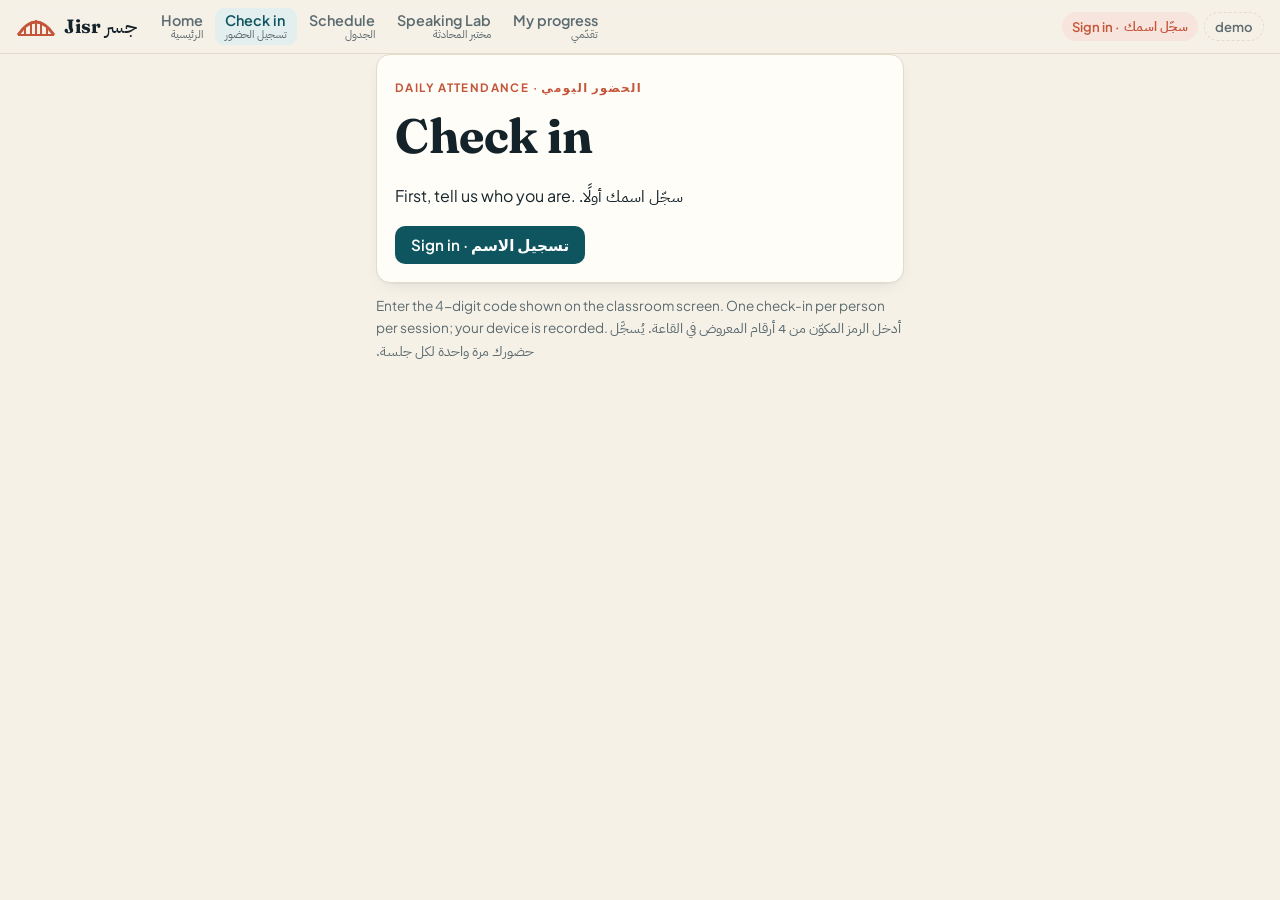
==== checkin.html @ 887d7d99 "Jisr: English for Municipal Professionals — site, calendar, Sessions 1–6, Speaking Lab, check-in and" ====
<!doctype html><html lang="en"><head><meta charset="utf-8"><meta name="viewport" content="width=device-width,initial-scale=1">
<title>Jisr · Check in</title><link rel="icon" href="data:image/svg+xml,<svg xmlns='http://www.w3.org/2000/svg' viewBox='0 0 40 24'><path d='M2 20 Q20 -6 38 20' fill='none' stroke='%23c4553a' stroke-width='4'/></svg>">
<link rel="stylesheet" href="assets/app.css"><script src="config.js"></script><script src="data/calendar.js"></script><script src="assets/core.js"></script></head>
<body><header id="site-header"></header>
<main class="wrap" style="max-width:560px">
  <div class="card">
    <span class="eyebrow">Daily attendance · الحضور اليومي</span>
    <h1>Check in</h1>
    <div id="box"></div>
  </div>
  <p class="muted" style="font-size:.85rem;margin-top:12px">Enter the 4-digit code shown on the classroom screen. One check-in per person per session; your device is recorded. <span class="ar">أدخل الرمز المكوّن من 4 أرقام المعروض في القاعة. يُسجَّل حضورك مرة واحدة لكل جلسة.</span></p>
</main>
<script>
(function(){
  const J=JISR,B=document.getElementById("box"),t=J.todayISO(),s=J.sessionByDate(t),u=J.me();
  if(!u){B.innerHTML=`<p>First, tell us who you are. <span class="ar">سجّل اسمك أولًا.</span></p><a class="btn" href="me.html">Sign in · تسجيل الاسم</a>`;return;}
  if(!s){const nx=J.nextSession(t);B.innerHTML=`<p>No session today. <span class="ar">لا توجد جلسة اليوم.</span></p>${nx?`<p>Next: <b>${J.fmtDate(nx.date)}</b> — ${J.esc(nx.themeEn)}</p>`:""}`;return;}
  const done=J.LS.get("checkins",{});
  if(done[t]){B.innerHTML=`<p style="font-size:1.3rem">✅ You are checked in for Session ${s.n}, ${J.esc(u.name)}.</p><p class="muted">${new Date(done[t]).toLocaleTimeString()}</p><a class="btn alt" href="session.html?n=${s.n}">Open today's lesson →</a>`;return;}
  B.innerHTML=`<p><b>${J.esc(u.name)}</b> · Session ${s.n} · ${J.fmtDate(t)}</p><label>Class code · رمز الحضور</label>
   <input id="code" inputmode="numeric" maxlength="4" autocomplete="one-time-code" style="font:700 2rem Fraunces,serif;letter-spacing:.4em;text-align:center">
   <button class="btn clay" id="go" style="margin-top:12px;width:100%;justify-content:center">I'm present · حاضر</button><p id="msg" class="muted"></p>`;
  document.getElementById("go").onclick=async()=>{
    const code=document.getElementById("code").value.trim(); if(!/^\d{4}$/.test(code)) return J.toast("4 digits please");
    const b=document.getElementById("go"); b.disabled=true; b.textContent="…";
    let r=await J.api("checkin",{traineeId:u.id,name:u.name,date:t,session:s.n,code});
    if(r.demo) r={ok:true,status:"P",demo:true};
    if(r.ok){done[t]=Date.now();J.LS.set("checkins",done);B.innerHTML=`<p style="font-size:1.3rem">✅ Present${r.status==="L"?" (late)":""} — welcome, ${J.esc(u.name)}!</p>${r.demo?'<p class="notice">Demo mode: saved on this device only.</p>':""}<a class="btn alt" href="session.html?n=${s.n}">Open today's lesson →</a>`;}
    else{b.disabled=false;b.textContent="I'm present · حاضر";document.getElementById("msg").textContent="⚠ "+(r.error||"Try again");}
  };
})();
</script></body></html>
---- assets/app.css ----
@import url("https://fonts.googleapis.com/css2?family=Fraunces:opsz,wght@9..144,500;9..144,700&family=Plus+Jakarta+Sans:wght@400;500;600;700&family=IBM+Plex+Sans+Arabic:wght@400;600&display=swap");
:root{
  --bg:#f6f1e7; --paper:#fffdf8; --ink:#14232a; --muted:#5c6b70; --line:#e4dccb;
  --teal:#0e5560; --teal-2:#137a82; --sand:#e9dcc4; --clay:#c4553a; --gold:#c99a2e; --ok:#2f7d4f; --bad:#b23a3a;
  --soft-teal:#e3efee; --soft-clay:#f7e4dc; --soft-gold:#f6ecd2;
  --r:14px; --shadow:0 1px 0 rgba(20,35,42,.04),0 6px 20px -12px rgba(20,35,42,.25);
}
@media (prefers-color-scheme:dark){:root:not([data-theme="light"]){
  --bg:#0f1719; --paper:#162225; --ink:#ecf1ef; --muted:#9db0b2; --line:#26383c;
  --teal:#5fc0c4; --teal-2:#7fd3d3; --sand:#2a3a3d; --clay:#ec8a6f; --gold:#e6bd5c; --ok:#6cc792; --bad:#ef7d7d;
  --soft-teal:#17363a; --soft-clay:#3a2620; --soft-gold:#352d18;}}
:root[data-theme="dark"]{--bg:#0f1719;--paper:#162225;--ink:#ecf1ef;--muted:#9db0b2;--line:#26383c;--teal:#5fc0c4;--teal-2:#7fd3d3;--sand:#2a3a3d;--clay:#ec8a6f;--gold:#e6bd5c;--ok:#6cc792;--bad:#ef7d7d;--soft-teal:#17363a;--soft-clay:#3a2620;--soft-gold:#352d18}
*{box-sizing:border-box}
html{-webkit-text-size-adjust:100%}
body{margin:0;background:var(--bg);color:var(--ink);font:16px/1.6 "Plus Jakarta Sans",system-ui,sans-serif}
.ar,[lang=ar]{font-family:"IBM Plex Sans Arabic",sans-serif;direction:rtl;unicode-bidi:isolate}
h1,h2,h3{font-family:Fraunces,Georgia,serif;line-height:1.15;margin:.2em 0 .4em;letter-spacing:-.01em}
h1{font-size:clamp(1.9rem,5vw,3rem)} h2{font-size:1.5rem} h3{font-size:1.15rem}
a{color:var(--teal)} small{color:var(--muted)}
.wrap{max-width:1080px;margin:0 auto;padding:0 16px}
/* header */
#site-header{position:sticky;top:0;z-index:20;background:color-mix(in srgb,var(--bg) 88%,transparent);backdrop-filter:blur(8px);border-bottom:1px solid var(--line);display:flex;align-items:center;gap:14px;padding:8px 16px;flex-wrap:wrap}
.brand{display:flex;align-items:center;gap:8px;text-decoration:none;color:var(--ink);font-family:Fraunces,serif;font-size:1.2rem}
.brand .mark{color:var(--clay);width:40px;display:inline-flex}
#site-header nav{display:flex;gap:2px;flex-wrap:wrap;flex:1}
@media(max-width:700px){#site-header{gap:6px;padding:6px 12px}#site-header nav{order:3;flex:1 0 100%;flex-wrap:nowrap;overflow-x:auto;scrollbar-width:none}#site-header nav a{flex:0 0 auto;padding:3px 8px}.who{margin-left:auto}.tabs{top:96px}}
#site-header nav a{text-decoration:none;color:var(--muted);padding:4px 10px;border-radius:9px;font-weight:600;font-size:.9rem;display:flex;flex-direction:column;line-height:1.15}
#site-header nav a small{font-size:.68rem;font-weight:400}
#site-header nav a.on,#site-header nav a:hover{background:var(--soft-teal);color:var(--teal)}
.who{display:flex;gap:6px}
.chip{display:inline-flex;align-items:center;gap:4px;padding:3px 10px;border-radius:999px;background:var(--soft-teal);color:var(--teal);font-size:.82rem;font-weight:600;text-decoration:none;white-space:nowrap}
.chip.warn{background:var(--soft-clay);color:var(--clay)} .chip.ghost{background:transparent;border:1px dashed var(--line);color:var(--muted)}
.chip.gold{background:var(--soft-gold);color:var(--gold)}
/* layout */
main{padding:22px 0 60px}
.hero{display:grid;grid-template-columns:1.4fr 1fr;gap:20px;align-items:stretch;margin-bottom:22px}
@media(max-width:800px){.hero{grid-template-columns:1fr}}
.card{background:var(--paper);border:1px solid var(--line);border-radius:var(--r);padding:18px;box-shadow:var(--shadow)}
.card.flat{box-shadow:none}
.card.teal{background:var(--teal);color:#fff;border-color:transparent}
.card.teal a{color:#fff}.card.teal small,.card.teal .muted{color:#cfe6e6}
.eyebrow{text-transform:uppercase;letter-spacing:.12em;font-size:.72rem;font-weight:700;color:var(--clay)}
.card.teal .eyebrow{color:var(--gold)}
.muted{color:var(--muted)}
.grid{display:grid;gap:14px}
.g2{grid-template-columns:repeat(2,1fr)} .g3{grid-template-columns:repeat(3,1fr)} .g4{grid-template-columns:repeat(4,1fr)}
@media(max-width:800px){.g3,.g4{grid-template-columns:repeat(2,1fr)}}
@media(max-width:520px){.g2,.g3,.g4{grid-template-columns:1fr}}
.tile{display:block;text-decoration:none;color:var(--ink);background:var(--paper);border:1px solid var(--line);border-radius:var(--r);padding:16px;transition:transform .15s,border-color .15s}
.tile:hover{transform:translateY(-2px);border-color:var(--teal)}
.tile .ico{font-size:1.6rem}
.btn{display:inline-flex;align-items:center;gap:6px;border:0;border-radius:10px;padding:9px 16px;font:600 .95rem "Plus Jakarta Sans",system-ui,sans-serif;cursor:pointer;background:var(--teal);color:#fff;text-decoration:none}
.btn:hover{filter:brightness(1.08)} .btn:disabled{opacity:.5;cursor:not-allowed}
.btn.alt{background:var(--soft-teal);color:var(--teal)} .btn.clay{background:var(--clay)} .btn.ghost{background:transparent;border:1px solid var(--line);color:var(--ink)}
.btn.sm{padding:5px 11px;font-size:.84rem;border-radius:8px}
.btn.rec{background:var(--bad)} .btn.rec.live{animation:pulse 1s infinite}
@keyframes pulse{50%{box-shadow:0 0 0 8px color-mix(in srgb,var(--bad) 25%,transparent)}}
input,select,textarea{font:inherit;color:var(--ink);background:var(--paper);border:1px solid var(--line);border-radius:10px;padding:9px 12px;width:100%}
textarea{min-height:160px;resize:vertical}
input[type=radio],input[type=checkbox]{width:auto;flex:0 0 auto;margin-top:.35em;accent-color:var(--teal)}
label{font-weight:600;font-size:.9rem}
.row{display:flex;gap:10px;flex-wrap:wrap;align-items:center}
/* session page */
.tabs{display:flex;gap:6px;overflow-x:auto;padding:4px 0 10px;position:sticky;top:58px;background:var(--bg);z-index:5}
.tabs button{flex:0 0 auto;border:1px solid var(--line);background:var(--paper);color:var(--ink);border-radius:999px;padding:7px 14px;font:600 .88rem "Plus Jakarta Sans",system-ui,sans-serif;cursor:pointer}
.tabs button.on{background:var(--ink);color:var(--paper);border-color:var(--ink)}
.tabs button .done{color:var(--ok)}
.panel{display:none}.panel.on{display:block}
.act{margin-bottom:16px}
.act h3{display:flex;align-items:center;gap:8px}
.badge{font:700 .7rem "Plus Jakarta Sans",system-ui,sans-serif;letter-spacing:.06em;text-transform:uppercase;padding:2px 8px;border-radius:6px;background:var(--soft-gold);color:var(--gold)}
.q{border-top:1px dashed var(--line);padding:12px 0}
.q:first-of-type{border-top:0}
.q .opts{display:grid;gap:6px;margin-top:6px}
.q .opts label{font-weight:500;display:flex;gap:8px;align-items:flex-start;padding:7px 10px;border:1px solid var(--line);border-radius:9px;cursor:pointer}
.q .opts label:hover{border-color:var(--teal)}
.q.right .why,.q.wrong .why{display:block}
.q.right{--st:var(--ok)} .q.wrong{--st:var(--bad)}
.q.right .qt::before{content:"✓ ";color:var(--ok);font-weight:700}.q.wrong .qt::before{content:"✗ ";color:var(--bad);font-weight:700}
.why{display:none;margin-top:6px;font-size:.9rem;padding:8px 10px;border-radius:8px;background:color-mix(in srgb,var(--st) 12%,transparent);border-left:3px solid var(--st)}
.q input.gap{max-width:220px;display:inline-block;padding:4px 8px}
.score{font-weight:700;font-size:1.05rem}
.script{background:var(--soft-teal);border-radius:10px;padding:12px;margin-top:10px}
.script p{margin:.3em 0}.script b{color:var(--teal)}
.line.playing{background:var(--soft-gold);border-radius:6px}
.vocab{display:grid;grid-template-columns:repeat(auto-fill,minmax(220px,1fr));gap:10px}
.vcard{border:1px solid var(--line);border-radius:12px;padding:10px 12px;background:var(--paper);cursor:pointer;min-height:96px}
.vcard .en{font-weight:700;font-size:1.05rem}.vcard .ar{color:var(--clay)}
.vcard .ex{font-size:.86rem;color:var(--muted)}
.vcard.hide .ar{filter:blur(6px)}
.reading p{font-size:1.06rem;line-height:1.75}
.reading mark{background:var(--soft-gold);color:inherit;border-radius:3px;padding:0 2px;cursor:help}
.bubble{max-width:85%;padding:9px 13px;border-radius:14px;margin:6px 0;line-height:1.45}
.bubble.npc{background:var(--soft-teal);border-bottom-left-radius:4px}
.bubble.you{background:var(--soft-gold);margin-left:auto;border-bottom-right-radius:4px}
.bubble.tip{background:transparent;border:1px dashed var(--line);font-size:.88rem;color:var(--muted);max-width:100%}
.chat:empty{display:none}
.chat{max-height:420px;overflow:auto;padding:6px;border:1px solid var(--line);border-radius:12px;background:var(--bg)}
.diff span{padding:0 2px;border-radius:4px}.diff .ok{color:var(--ok)}.diff .miss{color:var(--bad);text-decoration:underline wavy}
.meter{height:10px;border-radius:9px;background:var(--line);overflow:hidden}.meter>i{display:block;height:100%;background:linear-gradient(90deg,var(--teal),var(--gold))}
.fb{border-left:4px solid var(--teal);padding:10px 14px;background:var(--soft-teal);border-radius:8px;margin-top:10px}
.fb h4{margin:.2em 0}
.list{padding-left:1.1em}.list li{margin:.25em 0}
.cal{display:grid;gap:8px}
.wk{display:grid;grid-template-columns:150px 1fr;gap:10px;align-items:start;border-bottom:1px solid var(--line);padding:10px 0}
@media(max-width:620px){.wk{grid-template-columns:1fr}}
.sess{display:flex;gap:6px;flex-wrap:wrap}
.sess a{display:flex;flex-direction:column;min-width:120px;text-decoration:none;color:var(--ink);border:1px solid var(--line);border-radius:10px;padding:6px 10px;background:var(--paper);font-size:.85rem}
.sess a.today{border-color:var(--clay);box-shadow:0 0 0 2px var(--soft-clay)}
.sess a.ready::after{content:"● ready";color:var(--ok);font-size:.7rem;font-weight:700}
.sess a.past{opacity:.75}
.notice{padding:10px 14px;border-radius:10px;background:var(--soft-gold);border:1px solid color-mix(in srgb,var(--gold) 35%,transparent);font-size:.92rem}
.big-code{font:700 clamp(3rem,14vw,7rem)/1 Fraunces,serif;letter-spacing:.15em;color:var(--clay);text-align:center}
table{border-collapse:collapse;width:100%;font-size:.88rem}
th,td{border-bottom:1px solid var(--line);padding:6px 8px;text-align:left;white-space:nowrap}
th{position:sticky;top:0;background:var(--paper)}
.tscroll{overflow:auto;max-height:70vh;border:1px solid var(--line);border-radius:10px}
td.P{color:var(--ok);font-weight:700}td.A{color:var(--bad);font-weight:700}td.L{color:var(--gold);font-weight:700}td.E{color:var(--muted);font-weight:700}
#toast{position:fixed;left:50%;bottom:20px;transform:translate(-50%,40px);opacity:0;background:var(--ink);color:var(--paper);padding:10px 18px;border-radius:10px;transition:.25s;z-index:99;max-width:92vw}
#toast.show{opacity:1;transform:translate(-50%,0)}
footer{border-top:1px solid var(--line);padding:18px 0;color:var(--muted);font-size:.85rem}
.only-print{display:none}
@media print{
  #site-header,.no-print,.tabs,footer{display:none!important}
  .only-print{display:block}
  body{background:#fff;color:#000;font-size:11pt}
  .card{box-shadow:none;border:0;padding:0}
  .tscroll{max-height:none;overflow:visible;border:0}
  th{position:static}
}
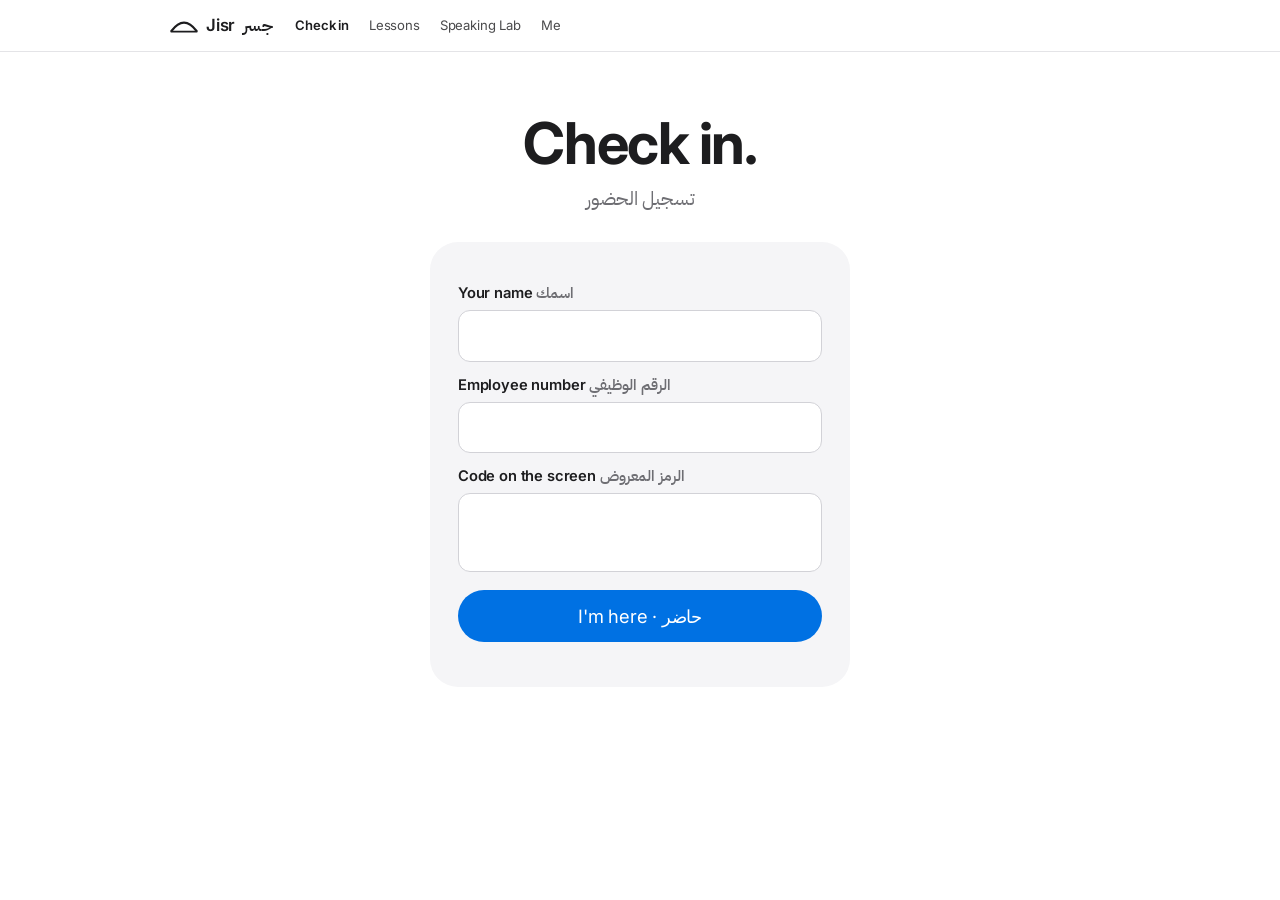
==== commit 8cb88c29: "Apple-style redesign, male voices and characters, one-step check-in, one-click attendance export Co-" ====
--- a/checkin.html
+++ b/checkin.html
@@ -1,32 +1,40 @@
 <!doctype html><html lang="en"><head><meta charset="utf-8"><meta name="viewport" content="width=device-width,initial-scale=1">
-<title>Jisr · Check in</title><link rel="icon" href="data:image/svg+xml,<svg xmlns='http://www.w3.org/2000/svg' viewBox='0 0 40 24'><path d='M2 20 Q20 -6 38 20' fill='none' stroke='%23c4553a' stroke-width='4'/></svg>">
+<title>Jisr · Check in</title><link rel="icon" href="data:image/svg+xml,<svg xmlns='http://www.w3.org/2000/svg' viewBox='0 0 40 24'><path d='M2 20 Q20 -4 38 20' fill='none' stroke='%231d1d1f' stroke-width='4'/></svg>">
 <link rel="stylesheet" href="assets/app.css"><script src="config.js"></script><script src="data/calendar.js"></script><script src="assets/core.js"></script></head>
 <body><header id="site-header"></header>
-<main class="wrap" style="max-width:560px">
-  <div class="card">
-    <span class="eyebrow">Daily attendance · الحضور اليومي</span>
-    <h1>Check in</h1>
-    <div id="box"></div>
-  </div>
-  <p class="muted" style="font-size:.85rem;margin-top:12px">Enter the 4-digit code shown on the classroom screen. One check-in per person per session; your device is recorded. <span class="ar">أدخل الرمز المكوّن من 4 أرقام المعروض في القاعة. يُسجَّل حضورك مرة واحدة لكل جلسة.</span></p>
+<main class="wrap" style="max-width:460px">
+  <section class="hero" style="padding-bottom:10px"><h1>Check in.</h1><p class="ar muted" style="font-size:1.2rem;margin:0">تسجيل الحضور</p></section>
+  <div class="band" id="box" style="padding:28px"></div>
 </main>
 <script>
-(function(){
-  const J=JISR,B=document.getElementById("box"),t=J.todayISO(),s=J.sessionByDate(t),u=J.me();
-  if(!u){B.innerHTML=`<p>First, tell us who you are. <span class="ar">سجّل اسمك أولًا.</span></p><a class="btn" href="me.html">Sign in · تسجيل الاسم</a>`;return;}
-  if(!s){const nx=J.nextSession(t);B.innerHTML=`<p>No session today. <span class="ar">لا توجد جلسة اليوم.</span></p>${nx?`<p>Next: <b>${J.fmtDate(nx.date)}</b> — ${J.esc(nx.themeEn)}</p>`:""}`;return;}
+(async function(){
+  const J=JISR,B=document.getElementById("box"),t=J.todayISO(),s=J.sessionByDate(t);
+  if(!s){const nx=J.nextSession(t);B.innerHTML=`<p class="center" style="font-size:1.15rem">No session today.<br><span class="ar muted">لا توجد جلسة اليوم</span></p>${nx?`<p class="center muted">Next: ${J.fmtDate(nx.date)}</p>`:""}`;return;}
   const done=J.LS.get("checkins",{});
-  if(done[t]){B.innerHTML=`<p style="font-size:1.3rem">✅ You are checked in for Session ${s.n}, ${J.esc(u.name)}.</p><p class="muted">${new Date(done[t]).toLocaleTimeString()}</p><a class="btn alt" href="session.html?n=${s.n}">Open today's lesson →</a>`;return;}
-  B.innerHTML=`<p><b>${J.esc(u.name)}</b> · Session ${s.n} · ${J.fmtDate(t)}</p><label>Class code · رمز الحضور</label>
-   <input id="code" inputmode="numeric" maxlength="4" autocomplete="one-time-code" style="font:700 2rem Fraunces,serif;letter-spacing:.4em;text-align:center">
-   <button class="btn clay" id="go" style="margin-top:12px;width:100%;justify-content:center">I'm present · حاضر</button><p id="msg" class="muted"></p>`;
+  const success=(name,st,demo)=>{B.innerHTML=`<p class="center" style="font-size:3rem;margin:0">✓</p><h2 class="center">You're in, ${J.esc(name.split(" ")[0])}.</h2><p class="center muted">${st==="L"?"Recorded as late · ":""}Session ${s.n}</p>${demo?'<p class="notice center">Demo mode: saved on this phone only.</p>':""}<p class="center" style="margin-top:18px"><a class="btn" href="session.html?n=${s.n}">Open today's lesson</a></p>`;};
+  let u=J.me();
+  if(done[t]&&u) return success(u.name,"P");
+  let who="";
+  if(!u){
+    let roster=null; if(J.online){const r=await J.api("roster");if(r.ok)roster=r.roster;}
+    who=roster?`<label>Your name <span class="ar muted">اسمك</span></label><select id="who"><option value="">Choose…</option>${roster.map(r=>`<option value="${J.esc(r.id)}">${J.esc(r.name)}</option>`).join("")}</select>`
+              :`<label>Your name <span class="ar muted">اسمك</span></label><input id="nm" autocomplete="name"><label>Employee number <span class="ar muted">الرقم الوظيفي</span></label><input id="eid" inputmode="numeric">`;
+  } else who=`<p class="center" style="margin:0 0 6px">${J.esc(u.name)} <a href="#" id="chg" class="muted" style="font-size:.85rem">· not you?</a></p>`;
+  B.innerHTML=`${who}<label>Code on the screen <span class="ar muted">الرمز المعروض</span></label>
+    <input id="code" inputmode="numeric" maxlength="4" autocomplete="one-time-code" style="font-size:2.2rem;font-weight:700;letter-spacing:.4em;text-align:center">
+    <button class="btn big" id="go" style="width:100%;margin-top:18px">I'm here · حاضر</button><p id="msg" class="center" style="color:var(--bad)"></p>`;
+  const chg=document.getElementById("chg"); if(chg) chg.onclick=e=>{e.preventDefault();J.setMe(null);location.reload();};
   document.getElementById("go").onclick=async()=>{
-    const code=document.getElementById("code").value.trim(); if(!/^\d{4}$/.test(code)) return J.toast("4 digits please");
-    const b=document.getElementById("go"); b.disabled=true; b.textContent="…";
+    const msg=document.getElementById("msg"),code=document.getElementById("code").value.trim();msg.textContent="";
+    if(!u){ const sel=document.getElementById("who");
+      if(sel){ if(!sel.value) return msg.textContent="Choose your name."; u={id:sel.value,name:sel.options[sel.selectedIndex].text}; }
+      else { const name=document.getElementById("nm").value.trim(),id=document.getElementById("eid").value.trim(); if(!name||!id) return msg.textContent="Write your name and number."; u={id,name}; } }
+    if(!/^\d{4}$/.test(code)) return msg.textContent="Type the 4-digit code.";
+    const b=document.getElementById("go"); b.disabled=true;
     let r=await J.api("checkin",{traineeId:u.id,name:u.name,date:t,session:s.n,code});
     if(r.demo) r={ok:true,status:"P",demo:true};
-    if(r.ok){done[t]=Date.now();J.LS.set("checkins",done);B.innerHTML=`<p style="font-size:1.3rem">✅ Present${r.status==="L"?" (late)":""} — welcome, ${J.esc(u.name)}!</p>${r.demo?'<p class="notice">Demo mode: saved on this device only.</p>':""}<a class="btn alt" href="session.html?n=${s.n}">Open today's lesson →</a>`;}
-    else{b.disabled=false;b.textContent="I'm present · حاضر";document.getElementById("msg").textContent="⚠ "+(r.error||"Try again");}
+    if(r.ok){ J.setMe(u); done[t]=Date.now(); J.LS.set("checkins",done); success(u.name,r.status,r.demo); }
+    else { b.disabled=false; msg.textContent=r.error||"Try again."; if(!J.me()) u=null; }
   };
 })();
 </script></body></html>
--- a/assets/app.css
+++ b/assets/app.css
@@ -1,130 +1,148 @@
-@import url("https://fonts.googleapis.com/css2?family=Fraunces:opsz,wght@9..144,500;9..144,700&family=Plus+Jakarta+Sans:wght@400;500;600;700&family=IBM+Plex+Sans+Arabic:wght@400;600&display=swap");
+@import url("https://fonts.googleapis.com/css2?family=Inter:wght@400;500;600;700&family=IBM+Plex+Sans+Arabic:wght@400;500&display=swap");
+/* Apple-style: white & light-grey surfaces, one blue accent, big type, lots of space */
 :root{
-  --bg:#f6f1e7; --paper:#fffdf8; --ink:#14232a; --muted:#5c6b70; --line:#e4dccb;
-  --teal:#0e5560; --teal-2:#137a82; --sand:#e9dcc4; --clay:#c4553a; --gold:#c99a2e; --ok:#2f7d4f; --bad:#b23a3a;
-  --soft-teal:#e3efee; --soft-clay:#f7e4dc; --soft-gold:#f6ecd2;
-  --r:14px; --shadow:0 1px 0 rgba(20,35,42,.04),0 6px 20px -12px rgba(20,35,42,.25);
+  --bg:#ffffff; --alt:#f5f5f7; --paper:#ffffff; --ink:#1d1d1f; --muted:#6e6e73; --line:#d2d2d7;
+  --blue:#0071e3; --blue-h:#0077ed; --ok:#248a3d; --bad:#d70015; --warn:#b25000;
+  --soft:#f5f5f7; --soft-blue:#e8f2fd; --soft-ok:#e9f6ec; --soft-bad:#fdecee;
+  --r:18px; --font:-apple-system,BlinkMacSystemFont,"SF Pro Text","SF Pro Display","Helvetica Neue",Inter,"Segoe UI",Roboto,sans-serif;
+  /* legacy names used by scripts */
+  --teal:var(--blue); --clay:var(--blue); --gold:var(--warn); --soft-teal:var(--soft-blue); --soft-gold:#fff4e5; --soft-clay:var(--soft-blue);
 }
 @media (prefers-color-scheme:dark){:root:not([data-theme="light"]){
-  --bg:#0f1719; --paper:#162225; --ink:#ecf1ef; --muted:#9db0b2; --line:#26383c;
-  --teal:#5fc0c4; --teal-2:#7fd3d3; --sand:#2a3a3d; --clay:#ec8a6f; --gold:#e6bd5c; --ok:#6cc792; --bad:#ef7d7d;
-  --soft-teal:#17363a; --soft-clay:#3a2620; --soft-gold:#352d18;}}
-:root[data-theme="dark"]{--bg:#0f1719;--paper:#162225;--ink:#ecf1ef;--muted:#9db0b2;--line:#26383c;--teal:#5fc0c4;--teal-2:#7fd3d3;--sand:#2a3a3d;--clay:#ec8a6f;--gold:#e6bd5c;--ok:#6cc792;--bad:#ef7d7d;--soft-teal:#17363a;--soft-clay:#3a2620;--soft-gold:#352d18}
+  --bg:#000; --alt:#101012; --paper:#1c1c1e; --ink:#f5f5f7; --muted:#a1a1a6; --line:#38383a;
+  --blue:#2997ff; --blue-h:#47a6ff; --ok:#30d158; --bad:#ff453a; --warn:#ff9f0a; --soft:#1c1c1e; --soft-blue:#0a2540; --soft-ok:#0f2e17; --soft-bad:#3a1210; --soft-gold:#33240a}}
+:root[data-theme="dark"]{--bg:#000;--alt:#101012;--paper:#1c1c1e;--ink:#f5f5f7;--muted:#a1a1a6;--line:#38383a;--blue:#2997ff;--blue-h:#47a6ff;--ok:#30d158;--bad:#ff453a;--warn:#ff9f0a;--soft:#1c1c1e;--soft-blue:#0a2540;--soft-ok:#0f2e17;--soft-bad:#3a1210;--soft-gold:#33240a}
 *{box-sizing:border-box}
 html{-webkit-text-size-adjust:100%}
-body{margin:0;background:var(--bg);color:var(--ink);font:16px/1.6 "Plus Jakarta Sans",system-ui,sans-serif}
-.ar,[lang=ar]{font-family:"IBM Plex Sans Arabic",sans-serif;direction:rtl;unicode-bidi:isolate}
-h1,h2,h3{font-family:Fraunces,Georgia,serif;line-height:1.15;margin:.2em 0 .4em;letter-spacing:-.01em}
-h1{font-size:clamp(1.9rem,5vw,3rem)} h2{font-size:1.5rem} h3{font-size:1.15rem}
-a{color:var(--teal)} small{color:var(--muted)}
-.wrap{max-width:1080px;margin:0 auto;padding:0 16px}
+body{margin:0;background:var(--bg);color:var(--ink);font:17px/1.5 var(--font);-webkit-font-smoothing:antialiased;letter-spacing:-.01em}
+.ar,[lang=ar]{font-family:"SF Arabic","IBM Plex Sans Arabic",var(--font);direction:rtl;unicode-bidi:isolate;letter-spacing:0}
+h1,h2,h3{font-family:var(--font);font-weight:700;letter-spacing:-.025em;line-height:1.08;margin:.2em 0 .35em}
+h1{font-size:clamp(2.2rem,6vw,3.6rem)} h2{font-size:clamp(1.5rem,3.5vw,2rem)} h3{font-size:1.2rem;letter-spacing:-.015em}
+h4{margin:.8em 0 .3em}
+a{color:var(--blue);text-decoration:none} a:hover{text-decoration:underline}
+small,.muted{color:var(--muted)}
+.wrap{max-width:980px;margin:0 auto;padding:0 20px}
 /* header */
-#site-header{position:sticky;top:0;z-index:20;background:color-mix(in srgb,var(--bg) 88%,transparent);backdrop-filter:blur(8px);border-bottom:1px solid var(--line);display:flex;align-items:center;gap:14px;padding:8px 16px;flex-wrap:wrap}
-.brand{display:flex;align-items:center;gap:8px;text-decoration:none;color:var(--ink);font-family:Fraunces,serif;font-size:1.2rem}
-.brand .mark{color:var(--clay);width:40px;display:inline-flex}
-#site-header nav{display:flex;gap:2px;flex-wrap:wrap;flex:1}
-@media(max-width:700px){#site-header{gap:6px;padding:6px 12px}#site-header nav{order:3;flex:1 0 100%;flex-wrap:nowrap;overflow-x:auto;scrollbar-width:none}#site-header nav a{flex:0 0 auto;padding:3px 8px}.who{margin-left:auto}.tabs{top:96px}}
-#site-header nav a{text-decoration:none;color:var(--muted);padding:4px 10px;border-radius:9px;font-weight:600;font-size:.9rem;display:flex;flex-direction:column;line-height:1.15}
-#site-header nav a small{font-size:.68rem;font-weight:400}
-#site-header nav a.on,#site-header nav a:hover{background:var(--soft-teal);color:var(--teal)}
-.who{display:flex;gap:6px}
-.chip{display:inline-flex;align-items:center;gap:4px;padding:3px 10px;border-radius:999px;background:var(--soft-teal);color:var(--teal);font-size:.82rem;font-weight:600;text-decoration:none;white-space:nowrap}
-.chip.warn{background:var(--soft-clay);color:var(--clay)} .chip.ghost{background:transparent;border:1px dashed var(--line);color:var(--muted)}
-.chip.gold{background:var(--soft-gold);color:var(--gold)}
+#site-header{position:sticky;top:0;z-index:20;height:52px;background:color-mix(in srgb,var(--bg) 80%,transparent);backdrop-filter:saturate(180%) blur(20px);-webkit-backdrop-filter:saturate(180%) blur(20px);border-bottom:1px solid color-mix(in srgb,var(--line) 60%,transparent);display:flex;align-items:center;gap:22px;padding:0 max(20px,calc((100% - 980px)/2 + 20px))}
+.brand{display:flex;align-items:center;gap:8px;color:var(--ink);font-weight:600;font-size:1.05rem}
+.brand:hover{text-decoration:none}
+.brand .mark{width:28px;display:inline-flex;color:var(--ink)}
+#site-header nav{display:flex;gap:20px;flex:1;overflow-x:auto;scrollbar-width:none}
+#site-header nav a{color:var(--ink);opacity:.8;font-size:.82rem;white-space:nowrap}
+#site-header nav a:hover,#site-header nav a.on{opacity:1;text-decoration:none}
+#site-header nav a.on{font-weight:600}
+.who{font-size:.82rem;color:var(--muted);white-space:nowrap}
+@media(max-width:620px){#site-header{gap:14px}.who{display:none}#site-header nav{gap:16px}}
 /* layout */
-main{padding:22px 0 60px}
-.hero{display:grid;grid-template-columns:1.4fr 1fr;gap:20px;align-items:stretch;margin-bottom:22px}
-@media(max-width:800px){.hero{grid-template-columns:1fr}}
-.card{background:var(--paper);border:1px solid var(--line);border-radius:var(--r);padding:18px;box-shadow:var(--shadow)}
-.card.flat{box-shadow:none}
-.card.teal{background:var(--teal);color:#fff;border-color:transparent}
-.card.teal a{color:#fff}.card.teal small,.card.teal .muted{color:#cfe6e6}
-.eyebrow{text-transform:uppercase;letter-spacing:.12em;font-size:.72rem;font-weight:700;color:var(--clay)}
-.card.teal .eyebrow{color:var(--gold)}
-.muted{color:var(--muted)}
+main{padding:28px 0 72px}
+.hero{text-align:center;padding:48px 0 32px}
+.hero h1{margin-bottom:.2em}
+.hero .sub{font-size:clamp(1.1rem,2.4vw,1.45rem);color:var(--muted);max-width:640px;margin:0 auto 22px}
+.band{background:var(--alt);border-radius:28px;padding:36px 28px;margin:18px 0}
+@media(max-width:620px){.band{padding:26px 18px;border-radius:22px}}
+.card{background:var(--paper);border-radius:var(--r);padding:24px;border:1px solid transparent}
+.band .card,.card.on-alt{background:var(--paper)}
+main>.card,.grid>.card,.panel>.card,.act{background:var(--alt)}
+.card.teal,.card.dark{background:var(--ink);color:var(--bg)}
+.card.teal a{color:var(--bg)} .card.teal .muted,.card.teal small{color:color-mix(in srgb,var(--bg) 70%,transparent)}
+.card.teal .btn.alt{background:var(--bg);color:var(--ink)}
+.eyebrow{font-size:.78rem;font-weight:600;color:var(--warn);letter-spacing:0;text-transform:none}
+.card.teal .eyebrow{color:#ff9f0a}
 .grid{display:grid;gap:14px}
 .g2{grid-template-columns:repeat(2,1fr)} .g3{grid-template-columns:repeat(3,1fr)} .g4{grid-template-columns:repeat(4,1fr)}
-@media(max-width:800px){.g3,.g4{grid-template-columns:repeat(2,1fr)}}
-@media(max-width:520px){.g2,.g3,.g4{grid-template-columns:1fr}}
-.tile{display:block;text-decoration:none;color:var(--ink);background:var(--paper);border:1px solid var(--line);border-radius:var(--r);padding:16px;transition:transform .15s,border-color .15s}
-.tile:hover{transform:translateY(-2px);border-color:var(--teal)}
-.tile .ico{font-size:1.6rem}
-.btn{display:inline-flex;align-items:center;gap:6px;border:0;border-radius:10px;padding:9px 16px;font:600 .95rem "Plus Jakarta Sans",system-ui,sans-serif;cursor:pointer;background:var(--teal);color:#fff;text-decoration:none}
-.btn:hover{filter:brightness(1.08)} .btn:disabled{opacity:.5;cursor:not-allowed}
-.btn.alt{background:var(--soft-teal);color:var(--teal)} .btn.clay{background:var(--clay)} .btn.ghost{background:transparent;border:1px solid var(--line);color:var(--ink)}
-.btn.sm{padding:5px 11px;font-size:.84rem;border-radius:8px}
+@media(max-width:820px){.g3,.g4{grid-template-columns:repeat(2,1fr)}}
+@media(max-width:540px){.g2,.g3,.g4{grid-template-columns:1fr}}
+.tile{display:block;color:var(--ink);background:var(--alt);border-radius:var(--r);padding:20px;transition:transform .2s ease}
+.tile:hover{transform:scale(1.015);text-decoration:none}
+.tile .ico{font-size:1.5rem;margin-bottom:6px}
+.chip{display:inline-flex;align-items:center;gap:4px;padding:3px 10px;border-radius:999px;background:var(--soft);color:var(--ink);font-size:.8rem;font-weight:500;white-space:nowrap}
+.chip.warn{color:var(--blue)} .chip.ghost{background:transparent;border:1px solid var(--line);color:var(--muted)}
+/* buttons: Apple pills */
+.btn{display:inline-flex;align-items:center;justify-content:center;gap:6px;border:0;border-radius:980px;padding:11px 22px;font:400 1.02rem var(--font);letter-spacing:-.01em;cursor:pointer;background:var(--blue);color:#fff;transition:background .15s}
+.btn:hover{background:var(--blue-h);text-decoration:none}
+.btn:disabled{opacity:.4;cursor:not-allowed}
+.btn.alt,.btn.ghost{background:transparent;color:var(--blue);border:1px solid var(--blue)}
+.btn.alt:hover,.btn.ghost:hover{background:var(--soft-blue)}
+.btn.clay{background:var(--blue)}
+.btn.sm{padding:6px 14px;font-size:.88rem}
+.btn.big{padding:15px 34px;font-size:1.15rem}
 .btn.rec{background:var(--bad)} .btn.rec.live{animation:pulse 1s infinite}
-@keyframes pulse{50%{box-shadow:0 0 0 8px color-mix(in srgb,var(--bad) 25%,transparent)}}
-input,select,textarea{font:inherit;color:var(--ink);background:var(--paper);border:1px solid var(--line);border-radius:10px;padding:9px 12px;width:100%}
-textarea{min-height:160px;resize:vertical}
-input[type=radio],input[type=checkbox]{width:auto;flex:0 0 auto;margin-top:.35em;accent-color:var(--teal)}
-label{font-weight:600;font-size:.9rem}
+@keyframes pulse{50%{box-shadow:0 0 0 8px color-mix(in srgb,var(--bad) 22%,transparent)}}
+input,select,textarea{font:inherit;color:var(--ink);background:var(--paper);border:1px solid var(--line);border-radius:12px;padding:12px 14px;width:100%;outline:none}
+input:focus,select:focus,textarea:focus{border-color:var(--blue);box-shadow:0 0 0 4px var(--soft-blue)}
+textarea{min-height:170px;resize:vertical}
+input[type=radio],input[type=checkbox]{width:auto;flex:0 0 auto;margin-top:.3em;accent-color:var(--blue);box-shadow:none}
+label{font-weight:600;font-size:.92rem;display:block;margin:12px 0 6px}
+.q label,.opts label,.row label{display:flex;margin:0}
 .row{display:flex;gap:10px;flex-wrap:wrap;align-items:center}
-/* session page */
-.tabs{display:flex;gap:6px;overflow-x:auto;padding:4px 0 10px;position:sticky;top:58px;background:var(--bg);z-index:5}
-.tabs button{flex:0 0 auto;border:1px solid var(--line);background:var(--paper);color:var(--ink);border-radius:999px;padding:7px 14px;font:600 .88rem "Plus Jakarta Sans",system-ui,sans-serif;cursor:pointer}
-.tabs button.on{background:var(--ink);color:var(--paper);border-color:var(--ink)}
-.tabs button .done{color:var(--ok)}
+/* session */
+.tabs{display:flex;gap:4px;overflow-x:auto;padding:6px;margin:14px 0 18px;background:var(--alt);border-radius:999px;scrollbar-width:none;position:sticky;top:60px;z-index:5}
+.tabs button{flex:0 0 auto;border:0;background:transparent;color:var(--ink);border-radius:999px;padding:8px 16px;font:500 .9rem var(--font);cursor:pointer}
+.tabs button .ar{display:none}
+.tabs button.on{background:var(--paper);box-shadow:0 1px 4px rgba(0,0,0,.12)}
 .panel{display:none}.panel.on{display:block}
-.act{margin-bottom:16px}
+.act{border-radius:var(--r);padding:24px;margin-bottom:16px}
 .act h3{display:flex;align-items:center;gap:8px}
-.badge{font:700 .7rem "Plus Jakarta Sans",system-ui,sans-serif;letter-spacing:.06em;text-transform:uppercase;padding:2px 8px;border-radius:6px;background:var(--soft-gold);color:var(--gold)}
-.q{border-top:1px dashed var(--line);padding:12px 0}
+.badge{font-size:.72rem;font-weight:600;padding:2px 8px;border-radius:6px;background:var(--paper);color:var(--muted)}
+.q{border-top:1px solid var(--line);padding:14px 0}
 .q:first-of-type{border-top:0}
-.q .opts{display:grid;gap:6px;margin-top:6px}
-.q .opts label{font-weight:500;display:flex;gap:8px;align-items:flex-start;padding:7px 10px;border:1px solid var(--line);border-radius:9px;cursor:pointer}
-.q .opts label:hover{border-color:var(--teal)}
+.q .opts{display:grid;gap:8px;margin-top:8px}
+.q .opts label{font-weight:400;gap:10px;align-items:flex-start;padding:11px 14px;background:var(--paper);border:1px solid var(--line);border-radius:12px;cursor:pointer}
+.q .opts label:hover{border-color:var(--blue)}
+.q .opts label:has(input:checked){border-color:var(--blue);background:var(--soft-blue)}
 .q.right .why,.q.wrong .why{display:block}
 .q.right{--st:var(--ok)} .q.wrong{--st:var(--bad)}
 .q.right .qt::before{content:"✓ ";color:var(--ok);font-weight:700}.q.wrong .qt::before{content:"✗ ";color:var(--bad);font-weight:700}
-.why{display:none;margin-top:6px;font-size:.9rem;padding:8px 10px;border-radius:8px;background:color-mix(in srgb,var(--st) 12%,transparent);border-left:3px solid var(--st)}
-.q input.gap{max-width:220px;display:inline-block;padding:4px 8px}
-.score{font-weight:700;font-size:1.05rem}
-.script{background:var(--soft-teal);border-radius:10px;padding:12px;margin-top:10px}
-.script p{margin:.3em 0}.script b{color:var(--teal)}
-.line.playing{background:var(--soft-gold);border-radius:6px}
-.vocab{display:grid;grid-template-columns:repeat(auto-fill,minmax(220px,1fr));gap:10px}
-.vcard{border:1px solid var(--line);border-radius:12px;padding:10px 12px;background:var(--paper);cursor:pointer;min-height:96px}
-.vcard .en{font-weight:700;font-size:1.05rem}.vcard .ar{color:var(--clay)}
+.why{display:none;margin-top:8px;font-size:.92rem;padding:10px 12px;border-radius:10px;background:color-mix(in srgb,var(--st) 10%,var(--paper))}
+.q input.gap{max-width:240px;display:inline-block;padding:8px 12px}
+.score{font-weight:600}
+.script{background:var(--paper);border-radius:12px;padding:14px;margin-top:10px}
+.script p{margin:.3em 0}.script b{color:var(--ink)}
+summary{cursor:pointer;color:var(--blue)}
+.vocab{display:grid;grid-template-columns:repeat(auto-fill,minmax(210px,1fr));gap:10px}
+.vcard{background:var(--paper);border-radius:14px;padding:14px;cursor:pointer;min-height:100px}
+.vcard .en{font-weight:600;font-size:1.05rem}.vcard .ar{color:var(--blue)}
 .vcard .ex{font-size:.86rem;color:var(--muted)}
 .vcard.hide .ar{filter:blur(6px)}
-.reading p{font-size:1.06rem;line-height:1.75}
-.reading mark{background:var(--soft-gold);color:inherit;border-radius:3px;padding:0 2px;cursor:help}
-.bubble{max-width:85%;padding:9px 13px;border-radius:14px;margin:6px 0;line-height:1.45}
-.bubble.npc{background:var(--soft-teal);border-bottom-left-radius:4px}
-.bubble.you{background:var(--soft-gold);margin-left:auto;border-bottom-right-radius:4px}
-.bubble.tip{background:transparent;border:1px dashed var(--line);font-size:.88rem;color:var(--muted);max-width:100%}
+.reading p{font-size:1.1rem;line-height:1.7}
+.reading mark{background:var(--soft-blue);color:inherit;border-radius:4px;padding:0 2px;cursor:help}
+.bubble{max-width:82%;padding:10px 14px;border-radius:20px;margin:6px 0;line-height:1.4}
+.bubble.npc{background:var(--paper);border-bottom-left-radius:6px}
+.bubble.you{background:var(--blue);color:#fff;margin-left:auto;border-bottom-right-radius:6px}
+.bubble.tip{background:transparent;font-size:.88rem;color:var(--muted);max-width:100%;padding:2px 6px}
 .chat:empty{display:none}
-.chat{max-height:420px;overflow:auto;padding:6px;border:1px solid var(--line);border-radius:12px;background:var(--bg)}
+.chat{max-height:440px;overflow:auto;padding:8px;border-radius:14px;background:var(--bg)}
 .diff span{padding:0 2px;border-radius:4px}.diff .ok{color:var(--ok)}.diff .miss{color:var(--bad);text-decoration:underline wavy}
-.meter{height:10px;border-radius:9px;background:var(--line);overflow:hidden}.meter>i{display:block;height:100%;background:linear-gradient(90deg,var(--teal),var(--gold))}
-.fb{border-left:4px solid var(--teal);padding:10px 14px;background:var(--soft-teal);border-radius:8px;margin-top:10px}
-.fb h4{margin:.2em 0}
-.list{padding-left:1.1em}.list li{margin:.25em 0}
-.cal{display:grid;gap:8px}
-.wk{display:grid;grid-template-columns:150px 1fr;gap:10px;align-items:start;border-bottom:1px solid var(--line);padding:10px 0}
+.meter{height:8px;border-radius:9px;background:color-mix(in srgb,var(--bg) 25%,transparent);overflow:hidden}.meter>i{display:block;height:100%;background:var(--blue)}
+.fb{padding:14px 16px;background:var(--paper);border-radius:12px;margin-top:12px}
+.list{padding-left:1.1em}.list li{margin:.3em 0}
+/* schedule */
+.cal{display:grid}
+.wk{display:grid;grid-template-columns:200px 1fr;gap:12px;align-items:start;border-bottom:1px solid var(--line);padding:16px 0}
 @media(max-width:620px){.wk{grid-template-columns:1fr}}
-.sess{display:flex;gap:6px;flex-wrap:wrap}
-.sess a{display:flex;flex-direction:column;min-width:120px;text-decoration:none;color:var(--ink);border:1px solid var(--line);border-radius:10px;padding:6px 10px;background:var(--paper);font-size:.85rem}
-.sess a.today{border-color:var(--clay);box-shadow:0 0 0 2px var(--soft-clay)}
-.sess a.ready::after{content:"● ready";color:var(--ok);font-size:.7rem;font-weight:700}
-.sess a.past{opacity:.75}
-.notice{padding:10px 14px;border-radius:10px;background:var(--soft-gold);border:1px solid color-mix(in srgb,var(--gold) 35%,transparent);font-size:.92rem}
-.big-code{font:700 clamp(3rem,14vw,7rem)/1 Fraunces,serif;letter-spacing:.15em;color:var(--clay);text-align:center}
+.sess{display:flex;gap:8px;flex-wrap:wrap}
+.sess a{display:flex;flex-direction:column;min-width:128px;color:var(--ink);border-radius:12px;padding:8px 12px;background:var(--alt);font-size:.86rem}
+.sess a:hover{text-decoration:none;background:var(--soft-blue)}
+.sess a.today{box-shadow:inset 0 0 0 2px var(--blue)}
+.sess a.ready::after{content:"Ready";color:var(--ok);font-size:.72rem;font-weight:600}
+.sess a.past{opacity:.6}
+.notice{padding:12px 16px;border-radius:12px;background:var(--alt);font-size:.92rem}
+.big-code{font:700 clamp(3.5rem,15vw,8rem)/1 var(--font);letter-spacing:.12em;text-align:center}
 table{border-collapse:collapse;width:100%;font-size:.88rem}
-th,td{border-bottom:1px solid var(--line);padding:6px 8px;text-align:left;white-space:nowrap}
-th{position:sticky;top:0;background:var(--paper)}
-.tscroll{overflow:auto;max-height:70vh;border:1px solid var(--line);border-radius:10px}
-td.P{color:var(--ok);font-weight:700}td.A{color:var(--bad);font-weight:700}td.L{color:var(--gold);font-weight:700}td.E{color:var(--muted);font-weight:700}
-#toast{position:fixed;left:50%;bottom:20px;transform:translate(-50%,40px);opacity:0;background:var(--ink);color:var(--paper);padding:10px 18px;border-radius:10px;transition:.25s;z-index:99;max-width:92vw}
+th,td{border-bottom:1px solid var(--line);padding:8px 10px;text-align:left;white-space:nowrap}
+th{position:sticky;top:0;background:var(--paper);font-weight:600}
+.tscroll{overflow:auto;max-height:70vh;border-radius:12px;background:var(--paper)}
+td.P{color:var(--ok);font-weight:600}td.A{color:var(--bad);font-weight:600}td.L{color:var(--warn);font-weight:600}td.E{color:var(--muted);font-weight:600}
+#toast{position:fixed;left:50%;bottom:24px;transform:translate(-50%,40px);opacity:0;background:var(--ink);color:var(--bg);padding:12px 20px;border-radius:999px;transition:.25s;z-index:99;max-width:92vw;font-size:.95rem}
 #toast.show{opacity:1;transform:translate(-50%,0)}
-footer{border-top:1px solid var(--line);padding:18px 0;color:var(--muted);font-size:.85rem}
+footer{padding:22px 0 30px;color:var(--muted);font-size:.78rem;border-top:1px solid var(--line)}
+.center{text-align:center}
 .only-print{display:none}
 @media print{
   #site-header,.no-print,.tabs,footer{display:none!important}
   .only-print{display:block}
   body{background:#fff;color:#000;font-size:11pt}
-  .card{box-shadow:none;border:0;padding:0}
-  .tscroll{max-height:none;overflow:visible;border:0}
+  .card,.act,.band{background:#fff!important;padding:0;border:0}
+  .tscroll{max-height:none;overflow:visible}
   th{position:static}
 }
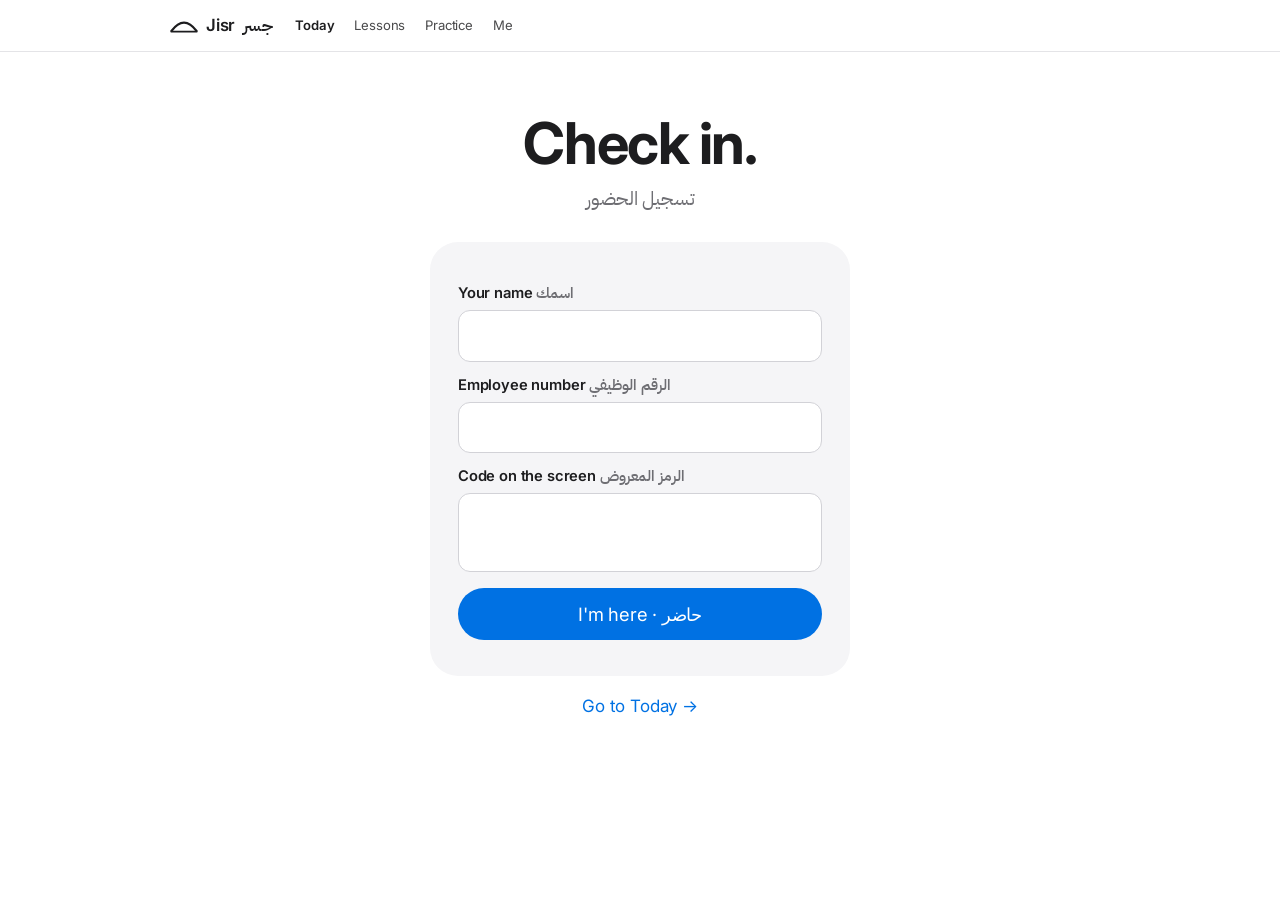
==== commit b6bd485d: "Reorganise for ease of use: Today hub (check in → lesson → extra), guided step-by-step lessons with " ====
--- a/checkin.html
+++ b/checkin.html
@@ -1,40 +1,10 @@
 <!doctype html><html lang="en"><head><meta charset="utf-8"><meta name="viewport" content="width=device-width,initial-scale=1">
 <title>Jisr · Check in</title><link rel="icon" href="data:image/svg+xml,<svg xmlns='http://www.w3.org/2000/svg' viewBox='0 0 40 24'><path d='M2 20 Q20 -4 38 20' fill='none' stroke='%231d1d1f' stroke-width='4'/></svg>">
-<link rel="stylesheet" href="assets/app.css"><script src="config.js"></script><script src="data/calendar.js"></script><script src="assets/core.js"></script></head>
+<link rel="stylesheet" href="assets/app.css"><script src="config.js"></script><script src="data/calendar.js"></script><script src="assets/core.js"></script><script src="assets/checkin.js"></script></head>
 <body><header id="site-header"></header>
 <main class="wrap" style="max-width:460px">
   <section class="hero" style="padding-bottom:10px"><h1>Check in.</h1><p class="ar muted" style="font-size:1.2rem;margin:0">تسجيل الحضور</p></section>
   <div class="band" id="box" style="padding:28px"></div>
+  <p class="center" style="margin-top:16px"><a href="index.html">Go to Today →</a></p>
 </main>
-<script>
-(async function(){
-  const J=JISR,B=document.getElementById("box"),t=J.todayISO(),s=J.sessionByDate(t);
-  if(!s){const nx=J.nextSession(t);B.innerHTML=`<p class="center" style="font-size:1.15rem">No session today.<br><span class="ar muted">لا توجد جلسة اليوم</span></p>${nx?`<p class="center muted">Next: ${J.fmtDate(nx.date)}</p>`:""}`;return;}
-  const done=J.LS.get("checkins",{});
-  const success=(name,st,demo)=>{B.innerHTML=`<p class="center" style="font-size:3rem;margin:0">✓</p><h2 class="center">You're in, ${J.esc(name.split(" ")[0])}.</h2><p class="center muted">${st==="L"?"Recorded as late · ":""}Session ${s.n}</p>${demo?'<p class="notice center">Demo mode: saved on this phone only.</p>':""}<p class="center" style="margin-top:18px"><a class="btn" href="session.html?n=${s.n}">Open today's lesson</a></p>`;};
-  let u=J.me();
-  if(done[t]&&u) return success(u.name,"P");
-  let who="";
-  if(!u){
-    let roster=null; if(J.online){const r=await J.api("roster");if(r.ok)roster=r.roster;}
-    who=roster?`<label>Your name <span class="ar muted">اسمك</span></label><select id="who"><option value="">Choose…</option>${roster.map(r=>`<option value="${J.esc(r.id)}">${J.esc(r.name)}</option>`).join("")}</select>`
-              :`<label>Your name <span class="ar muted">اسمك</span></label><input id="nm" autocomplete="name"><label>Employee number <span class="ar muted">الرقم الوظيفي</span></label><input id="eid" inputmode="numeric">`;
-  } else who=`<p class="center" style="margin:0 0 6px">${J.esc(u.name)} <a href="#" id="chg" class="muted" style="font-size:.85rem">· not you?</a></p>`;
-  B.innerHTML=`${who}<label>Code on the screen <span class="ar muted">الرمز المعروض</span></label>
-    <input id="code" inputmode="numeric" maxlength="4" autocomplete="one-time-code" style="font-size:2.2rem;font-weight:700;letter-spacing:.4em;text-align:center">
-    <button class="btn big" id="go" style="width:100%;margin-top:18px">I'm here · حاضر</button><p id="msg" class="center" style="color:var(--bad)"></p>`;
-  const chg=document.getElementById("chg"); if(chg) chg.onclick=e=>{e.preventDefault();J.setMe(null);location.reload();};
-  document.getElementById("go").onclick=async()=>{
-    const msg=document.getElementById("msg"),code=document.getElementById("code").value.trim();msg.textContent="";
-    if(!u){ const sel=document.getElementById("who");
-      if(sel){ if(!sel.value) return msg.textContent="Choose your name."; u={id:sel.value,name:sel.options[sel.selectedIndex].text}; }
-      else { const name=document.getElementById("nm").value.trim(),id=document.getElementById("eid").value.trim(); if(!name||!id) return msg.textContent="Write your name and number."; u={id,name}; } }
-    if(!/^\d{4}$/.test(code)) return msg.textContent="Type the 4-digit code.";
-    const b=document.getElementById("go"); b.disabled=true;
-    let r=await J.api("checkin",{traineeId:u.id,name:u.name,date:t,session:s.n,code});
-    if(r.demo) r={ok:true,status:"P",demo:true};
-    if(r.ok){ J.setMe(u); done[t]=Date.now(); J.LS.set("checkins",done); success(u.name,r.status,r.demo); }
-    else { b.disabled=false; msg.textContent=r.error||"Try again."; if(!J.me()) u=null; }
-  };
-})();
-</script></body></html>
+<script>JISR_CHECKIN.mount(document.getElementById("box"),{});</script></body></html>
--- a/assets/app.css
+++ b/assets/app.css
@@ -146,3 +146,10 @@
   .tscroll{max-height:none;overflow:visible}
   th{position:static}
 }
+.band .tile,.act .tile{background:var(--paper)}
+
+.tabs button .tick{display:inline-flex;align-items:center;justify-content:center;width:20px;height:20px;border-radius:50%;background:var(--paper);font-size:.72rem;font-weight:600;margin-right:2px}
+.tabs button.done .tick{background:var(--ok);color:#fff}
+.tabs button.on .tick{background:var(--blue);color:#fff}
+.stepnav{justify-content:space-between;margin:22px 0 8px;padding-top:18px;border-top:1px solid var(--line)}
+.num{flex:0 0 auto;width:34px;height:34px;border-radius:50%;background:var(--ink);color:var(--bg);display:inline-flex;align-items:center;justify-content:center;font-weight:700}
